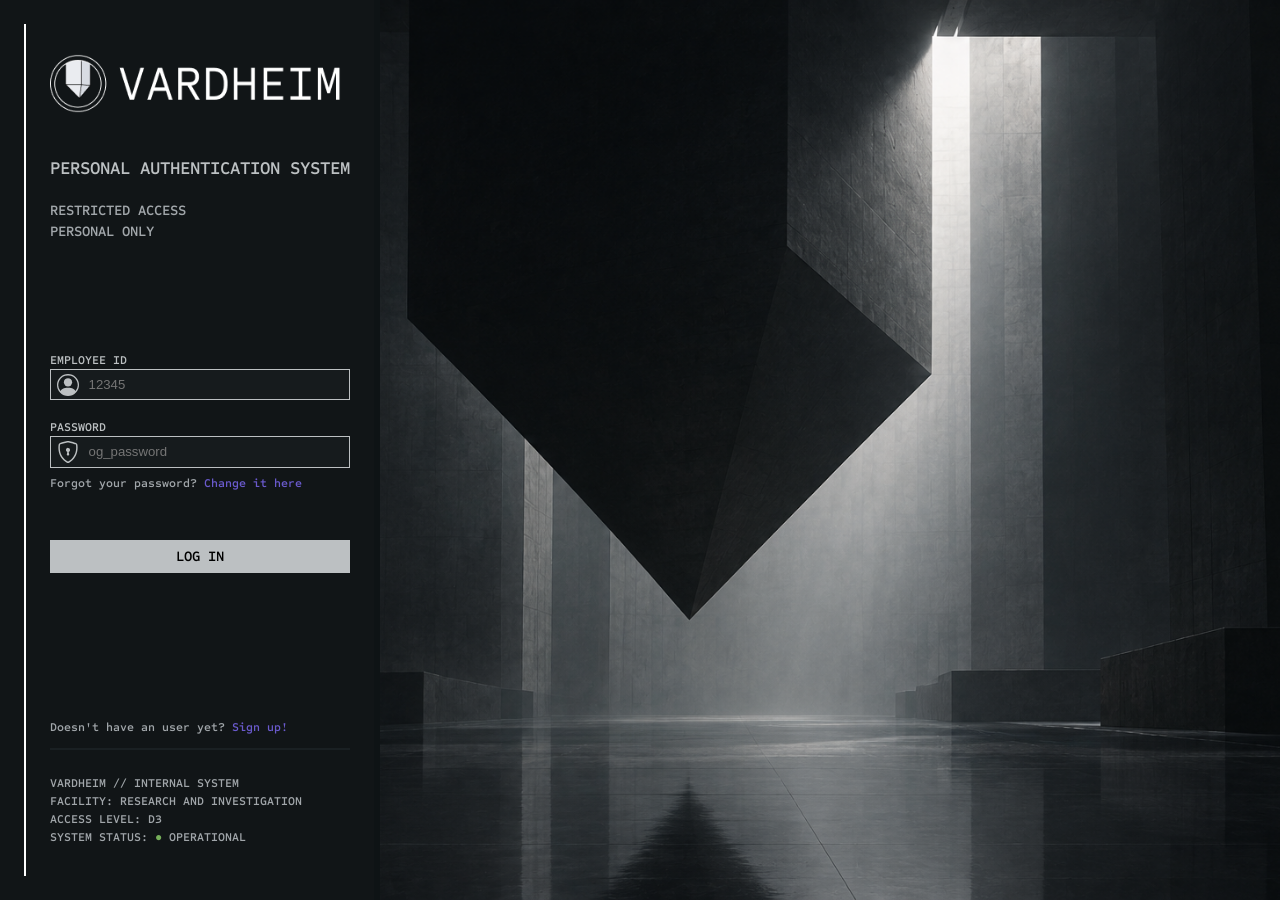
==== index.html @ 649e54c7 "feat: add signup and password recovery forms with reusable field generation" ====
<!DOCTYPE html>
<html lang="en">
  <head>
    <meta charset="UTF-8" />
    <meta name="viewport" content="width=device-width, initial-scale=1.0" />
    <link rel="stylesheet" href="./styles.css" />
    <link rel="icon" href="./assets/vardheim_isotipe.svg" />
    <script src="./scripts/users_managment.js" defer></script>
    <title>Log In</title>
  </head>

  <body>
    <main class="login-wrap">
      <section class="login-frame" aria-label="Login panel">
        <header class="info">
          <img
            class="vardheim-logo"
            src="./assets/vardheim_logo.png"
            alt="Vardheim logo"
          />
          <h1>PERSONAL AUTHENTICATION SYSTEM</h1>
          <p>
            RESTRICTED ACCESS
            <br />
            PERSONAL ONLY
          </p>
        </header>

        <form class="login-form" action="#" method="post">
          <fieldset>

            <div class="form-row">
              <div class="employee-id-field">  
                <label for="employee_id">EMPLOYEE ID</label>
                <div class="form-field">
                  <svg
                xmlns="http://www.w3.org/2000/svg"
                width="22"
                height="22"
                fill="currentColor"
                class="field-icon"
                viewBox="0 0 16 16"
                aria-hidden="true"
              >
                <path d="M11 6a3 3 0 1 1-6 0 3 3 0 0 1 6 0" />
                <path fill-rule="evenodd" d="M0 8a8 8 0 1 1 16 0A8 8 0 0 1 0 8m8-7a7 7 0 0 0-5.468 11.37C3.242 11.226 4.805 10 8 10s4.757 1.225 5.468 2.37A7 7 0 0 0 8 1" />
                  </svg>
                  <input type="text" id="employee_id" placeholder="12345" required />
                </div>
              </div>

              <div class="password-field">
                <label for="passw">PASSWORD</label>
                <div class="form-field">
                  <svg
                xmlns="http://www.w3.org/2000/svg"
                width="22"
                height="22"
                fill="currentColor"
                class="field-icon"
                viewBox="0 0 16 16"
                aria-hidden="true"
              >
                <path d="M5.338 1.59a61 61 0 0 0-2.837.856.48.48 0 0 0-.328.39c-.554 4.157.726 7.19 2.253 9.188a10.7 10.7 0 0 0 2.287 2.233c.346.244.652.42.893.533q.18.085.293.118a1 1 0 0 0 .101.025 1 1 0 0 0 .1-.025q.114-.034.294-.118c.24-.113.547-.29.893-.533a10.7 10.7 0 0 0 2.287-2.233c1.527-1.997 2.807-5.031 2.253-9.188a.48.48 0 0 0-.328-.39c-.651-.213-1.75-.56-2.837-.855C9.552 1.29 8.531 1.067 8 1.067c-.53 0-1.552.223-2.662.524zM5.072.56C6.157.265 7.31 0 8 0s1.843.265 2.928.56c1.11.3 2.229.655 2.887.87a1.54 1.54 0 0 1 1.044 1.262c.596 4.477-.787 7.795-2.465 9.99a11.8 11.8 0 0 1-2.517 2.453 7 7 0 0 1-1.048.625c-.28.132-.581.24-.829.24s-.548-.108-.829-.24a7 7 0 0 1-1.048-.625 11.8 11.8 0 0 1-2.517-2.453C1.928 10.487.545 7.169 1.141 2.692A1.54 1.54 0 0 1 2.185 1.43 63 63 0 0 1 5.072.56" />
                <path d="M9.5 6.5a1.5 1.5 0 0 1-1 1.415l.385 1.99a.5.5 0 0 1-.491.595h-.788a.5.5 0 0 1-.49-.595l.384-1.99a1.5 1.5 0 1 1 2-1.415" />
                  </svg>
                  <input type="password" minlength="8" maxlength="20" id="passw" placeholder="og_password" required />
                </div>
              </div>
            </div>    

           <p class="forgot-pass help-txt">Forgot your password? <a onclick="loadRecoverpass()">Change it here</a></p>

            <button type="submit">LOG IN</button>
          </fieldset>
        </form>

        <footer class="frame-footer">
          <p class="signup-txt help-txt">Doesn't have an user yet? <a onclick="loadSignup()">Sign up!</a></p>
          <p class="foot-txt">VARDHEIM // INTERNAL SYSTEM</p>
          <p class="foot-txt">FACILITY: RESEARCH AND INVESTIGATION</p>
          <p class="foot-txt">ACCESS LEVEL: D3</p>
          <p class="foot-txt">SYSTEM STATUS: <span class="status">●</span> OPERATIONAL</p>
        </footer>
      </section>
    </main>
  </body>
</html>
---- styles.css ----
/* ============================================================
   1. RESET
   ============================================================ */

* {
  box-sizing: border-box;
}

*::before,
*::after {
  box-sizing: border-box;
}

html,
body,
main,
section,
header,
footer,
form,
fieldset,
img,
input,
button,
p,
h1 {
  margin: 0;
  padding: 0;
}

@media (prefers-reduced-motion: no-preference) {
  html {
    interpolate-size: allow-keywords;
  }
}

body {
  line-height: 1.5;
  -webkit-font-smoothing: antialiased;
}

input,
button,
textarea,
select {
  font: inherit;
  border: 0;
}

p,
h1,
h2,
h3,
h4,
h5,
h6 {
  overflow-wrap: break-word;
}

p {
  text-wrap: pretty;
}

h1,
h2,
h3,
h4,
h5,
h6 {
  text-wrap: balance;
}

fieldset {
  padding: 0;
  border: 0;
}

/* ============================================================
   2. TYPOGRAPHY + VARIABLES
   ============================================================ */

@font-face {
  font-family: "SometypeMono";
  src: url("./fonts/static/SometypeMono-SemiBold.ttf") format("truetype");
  font-style: normal;
}

:root {
  --dark: hsl(200, 15%, 8%);
  --dark2: hsl(200, 15%, 10%);
  --dark3: hsl(200, 15%, 12%);
  --main-txt: hsl(205, 5%, 75%);
  --second-txt: hsl(205, 5%, 65%);
  --border-soft: hsl(200, 20%, 7%);
  --green: hsl(100, 35%, 52%);
  --red: hsl(0, 65%, 45%);
  --font-main: "SometypeMono", sans-serif;
  font-size: 12px;
}

body {
  min-height: 100vh;
  display: flex;
  flex-direction: row;
  background-color: var(--dark);
  background-image: url("./assets/background.png");
  background-position: 0 60%;
  background-repeat: no-repeat;
  background-size: cover;
  color: var(--second-txt);
  font-family: var(--font-main);
}

/* ============================================================
   3. LAYOUT
   ============================================================ */

.login-wrap {
  display: flex;
  flex-direction: column;
  width: fit-content;
  padding: 2rem;
  border-right: 0.5rem solid var(--border-soft);
  background-color: var(--dark);
}

.login-frame {
  display: flex;
  flex-direction: column;
  justify-content: space-around;
  gap: 4rem;
  height: 100%;
  padding-left: 2rem;
  border-left: 0.2rem solid white;
}

.info {
  display: flex;
  flex-direction: column;
  gap: 1.5rem;
  width: fit-content;
}

.frame-footer p:nth-child(2) {
  margin-top: 1rem;
  padding-top: 2rem;
  border-top: 0.2rem solid var(--dark3);
}

.frame-footer p {
  font-size: 1rem;
}

.frame-footer {
  margin-top: 3rem;
}

/* ============================================================
   4. FORM
   ============================================================ */

form,
fieldset {
  display: flex;
  flex-direction: column;
}

label {
  color: var(--main-txt);
}

.login-form .form-row,
.recoverpass-form .form-row {
  display: flex;
  flex-direction: column;
  gap: 1.5rem;
}

.signup-form fieldset {
  gap: 2rem;
}

.form-field {
  display: flex;
  align-items: center;
  gap: 0.8rem;
  width: 100%;
  padding: 0.3rem 0.5rem;
  background-color: var(--dark2);
  border: 0.1rem solid var(--main-txt);
}

.field-icon {
  color: var(--main-txt);
  flex-shrink: 0;
}

input {
  width: 100%;
  height: auto;
  padding: 0;
  background-color: transparent;
  color: var(--main-txt);
  font-size: 1.1rem;
  font-family: sans-serif;
  caret-color: white;
}

input:focus {
  outline: none;
}


.form-field:has(input:user-invalid) {
  border: 0.1rem solid var(--red);

}

.form-field:has(input:user-invalid) svg {
    color: var(--red);
}

button[type="submit"] {
  margin-top: 4rem;
  padding: 0.5rem;
  background-color: var(--main-txt);
  cursor: pointer;
  font-size: 1.2rem;
}

button[type="submit"]:hover {
    filter: brightness(90%);
}

/* ============================================================
   5. TYPOGRAPHY
   ============================================================ */

.vardheim-logo {
  width: 25rem;
  height: auto;
  justify-self: center;
  margin-bottom: 2rem;
}

h1 {
  font-size: 1.5rem;
  color: var(--main-txt);
}

p {
  font-size: 1.2rem;
  color: var(--second-txt);
}

a {
  color: slateblue;
  text-decoration: none;
  cursor: pointer;
}

a:hover {
  filter: brightness(130%);
  text-decoration: underline;
}

.help-txt {
  font-size: 1rem;
}

.forgot-pass {
  margin-top: 0.5rem;
}

.status {
  color: var(--green);
}

/* ============================================================
   6. UTILITIES
   ============================================================ */

.bg-img {
  width: 100%;
  height: auto;
}

@media (min-width: 480px) {
  .signup-form .form-row {
    display: flex;
    flex-direction: row;
    gap: 2rem;
  }
}

@media (max-width: 480px) {
  body {
    background-image: none;
    background-color: var(--dark);
  }

  .login-wrap {
    border: none;
    width:100%;
  }

  .vardheim-logo {
    width: 100%;
    height: auto;
  }

  .sign-up-form .form-row {
    display: flex;
    flex-direction: column;
    gap: 1.2rem;
  }

  fieldset {
    gap: 3rem;
  }
}
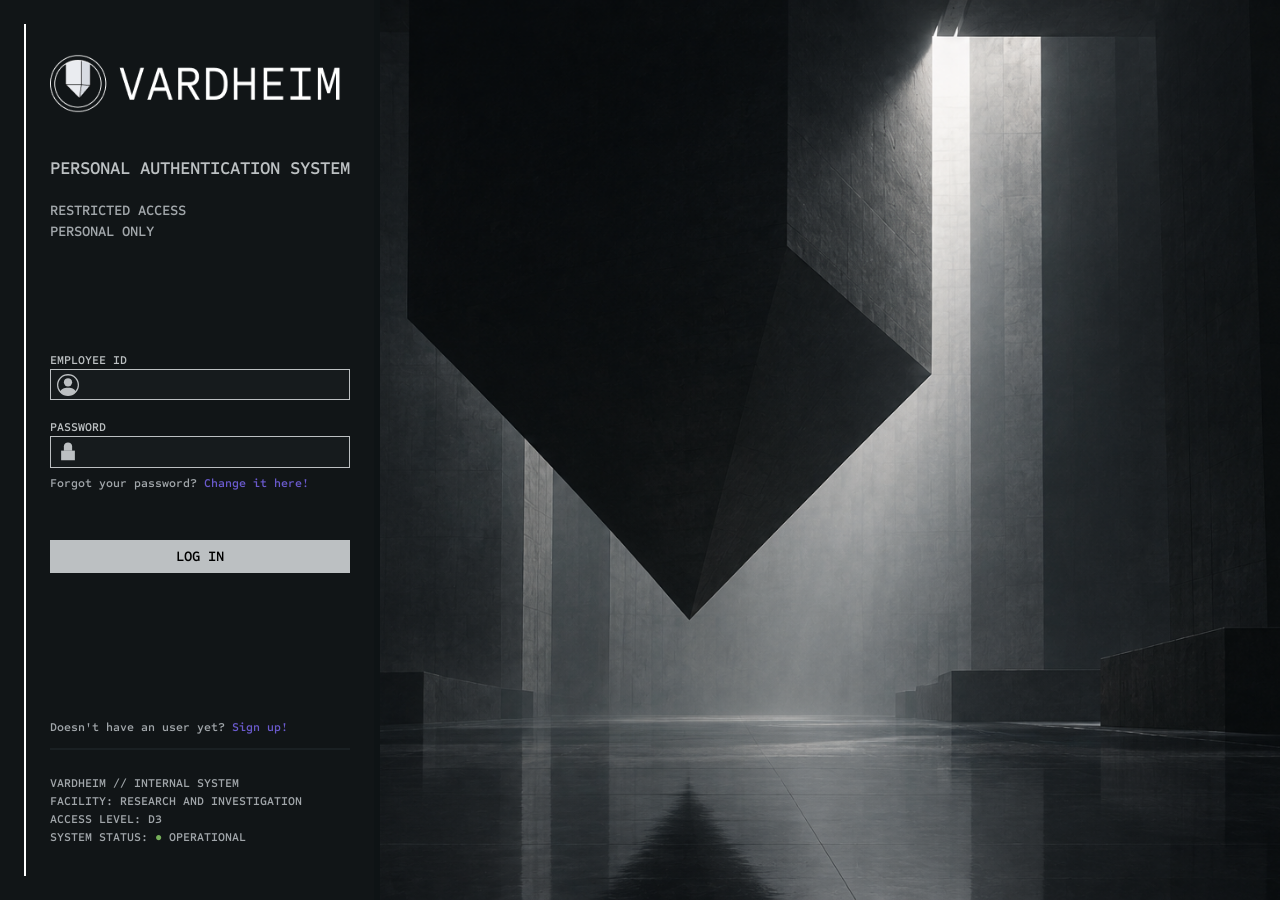
==== commit b78f4ad9: "refactor: move login form generation form HTML to JavaScript" ====
--- a/index.html
+++ b/index.html
@@ -26,57 +26,13 @@
           </p>
         </header>
 
-        <form class="login-form" action="#" method="post">
+        <form action="#" method="post">
           <fieldset>
-
-            <div class="form-row">
-              <div class="employee-id-field">  
-                <label for="employee_id">EMPLOYEE ID</label>
-                <div class="form-field">
-                  <svg
-                xmlns="http://www.w3.org/2000/svg"
-                width="22"
-                height="22"
-                fill="currentColor"
-                class="field-icon"
-                viewBox="0 0 16 16"
-                aria-hidden="true"
-              >
-                <path d="M11 6a3 3 0 1 1-6 0 3 3 0 0 1 6 0" />
-                <path fill-rule="evenodd" d="M0 8a8 8 0 1 1 16 0A8 8 0 0 1 0 8m8-7a7 7 0 0 0-5.468 11.37C3.242 11.226 4.805 10 8 10s4.757 1.225 5.468 2.37A7 7 0 0 0 8 1" />
-                  </svg>
-                  <input type="text" id="employee_id" placeholder="12345" required />
-                </div>
-              </div>
-
-              <div class="password-field">
-                <label for="passw">PASSWORD</label>
-                <div class="form-field">
-                  <svg
-                xmlns="http://www.w3.org/2000/svg"
-                width="22"
-                height="22"
-                fill="currentColor"
-                class="field-icon"
-                viewBox="0 0 16 16"
-                aria-hidden="true"
-              >
-                <path d="M5.338 1.59a61 61 0 0 0-2.837.856.48.48 0 0 0-.328.39c-.554 4.157.726 7.19 2.253 9.188a10.7 10.7 0 0 0 2.287 2.233c.346.244.652.42.893.533q.18.085.293.118a1 1 0 0 0 .101.025 1 1 0 0 0 .1-.025q.114-.034.294-.118c.24-.113.547-.29.893-.533a10.7 10.7 0 0 0 2.287-2.233c1.527-1.997 2.807-5.031 2.253-9.188a.48.48 0 0 0-.328-.39c-.651-.213-1.75-.56-2.837-.855C9.552 1.29 8.531 1.067 8 1.067c-.53 0-1.552.223-2.662.524zM5.072.56C6.157.265 7.31 0 8 0s1.843.265 2.928.56c1.11.3 2.229.655 2.887.87a1.54 1.54 0 0 1 1.044 1.262c.596 4.477-.787 7.795-2.465 9.99a11.8 11.8 0 0 1-2.517 2.453 7 7 0 0 1-1.048.625c-.28.132-.581.24-.829.24s-.548-.108-.829-.24a7 7 0 0 1-1.048-.625 11.8 11.8 0 0 1-2.517-2.453C1.928 10.487.545 7.169 1.141 2.692A1.54 1.54 0 0 1 2.185 1.43 63 63 0 0 1 5.072.56" />
-                <path d="M9.5 6.5a1.5 1.5 0 0 1-1 1.415l.385 1.99a.5.5 0 0 1-.491.595h-.788a.5.5 0 0 1-.49-.595l.384-1.99a1.5 1.5 0 1 1 2-1.415" />
-                  </svg>
-                  <input type="password" minlength="8" maxlength="20" id="passw" placeholder="og_password" required />
-                </div>
-              </div>
-            </div>    
-
-           <p class="forgot-pass help-txt">Forgot your password? <a onclick="loadRecoverpass()">Change it here</a></p>
-
-            <button type="submit">LOG IN</button>
           </fieldset>
         </form>
 
         <footer class="frame-footer">
-          <p class="signup-txt help-txt">Doesn't have an user yet? <a onclick="loadSignup()">Sign up!</a></p>
+          <p class="help-txt"></p>
           <p class="foot-txt">VARDHEIM // INTERNAL SYSTEM</p>
           <p class="foot-txt">FACILITY: RESEARCH AND INVESTIGATION</p>
           <p class="foot-txt">ACCESS LEVEL: D3</p>
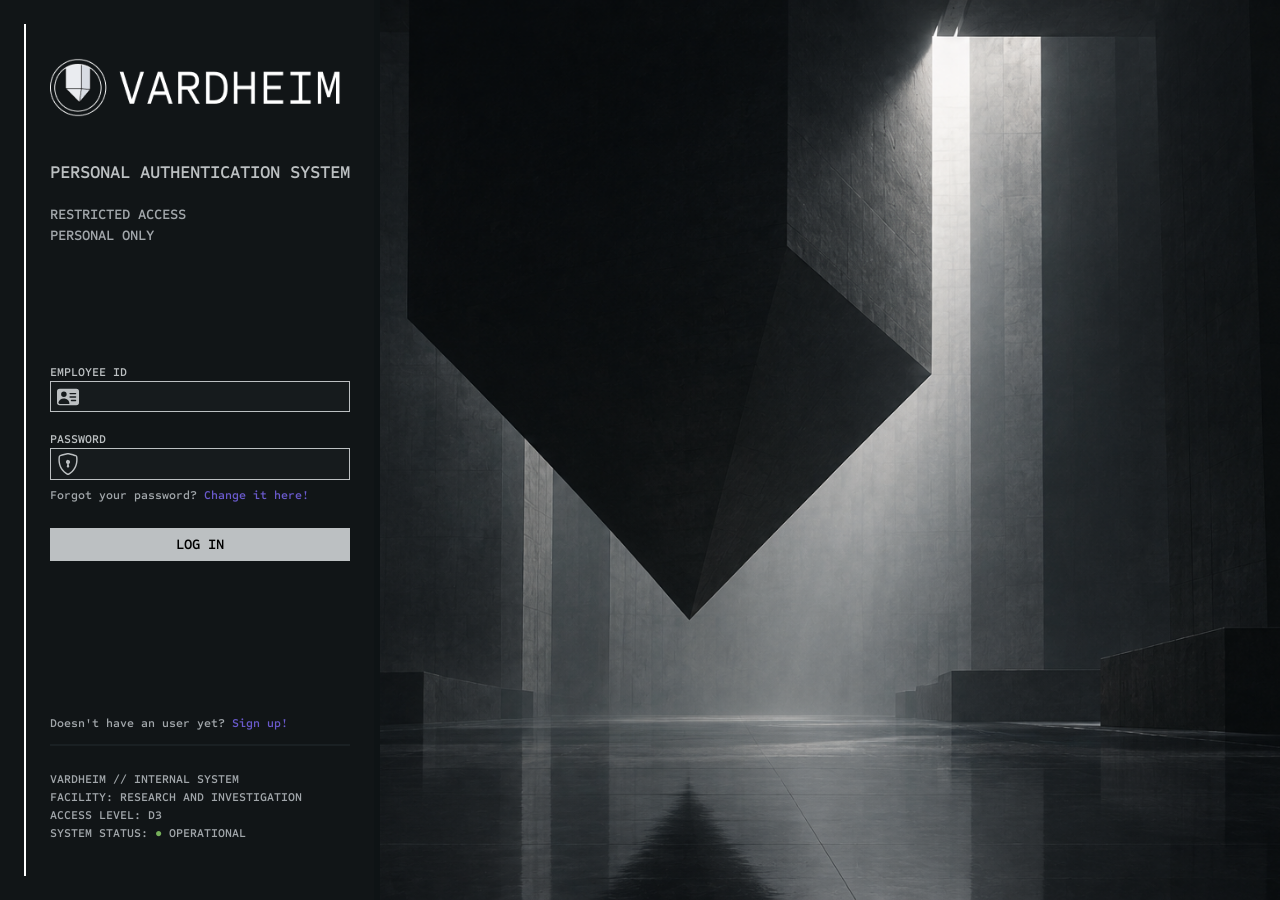
==== commit e3e42752: "feat: add input validation properties when creating a form and rename the JS file to a name that bet" ====
--- a/index.html
+++ b/index.html
@@ -5,7 +5,7 @@
     <meta name="viewport" content="width=device-width, initial-scale=1.0" />
     <link rel="stylesheet" href="./styles.css" />
     <link rel="icon" href="./assets/vardheim_isotipe.svg" />
-    <script src="./scripts/users_managment.js" defer></script>
+    <script src="./scripts/forms_managment.js" defer></script>
     <title>Log In</title>
   </head>
 
--- a/styles.css
+++ b/styles.css
@@ -177,7 +177,7 @@
 }
 
 .signup-form fieldset {
-  gap: 2rem;
+  gap: 1rem;
 }
 
 .form-field {
@@ -221,7 +221,7 @@
 }
 
 button[type="submit"] {
-  margin-top: 4rem;
+  margin-top: 2rem;
   padding: 0.5rem;
   background-color: var(--main-txt);
   cursor: pointer;
@@ -289,7 +289,7 @@
   .signup-form .form-row {
     display: flex;
     flex-direction: row;
-    gap: 2rem;
+    gap: 1.5rem;
   }
 }
 
@@ -309,13 +309,21 @@
     height: auto;
   }
 
-  .sign-up-form .form-row {
+  .signup-form .form-row {
     display: flex;
     flex-direction: column;
-    gap: 1.2rem;
-  }
-
-  fieldset {
+    gap: 0.5rem;
+  }
+
+  .signup-form fieldset {
     gap: 3rem;
   }
+
+  .login-form  fieldset {
+    gap: 1rem;
+  }
+
+  .recoverpass-form button[type="submit"] {
+    margin-top: 3rem;
+  }
 }
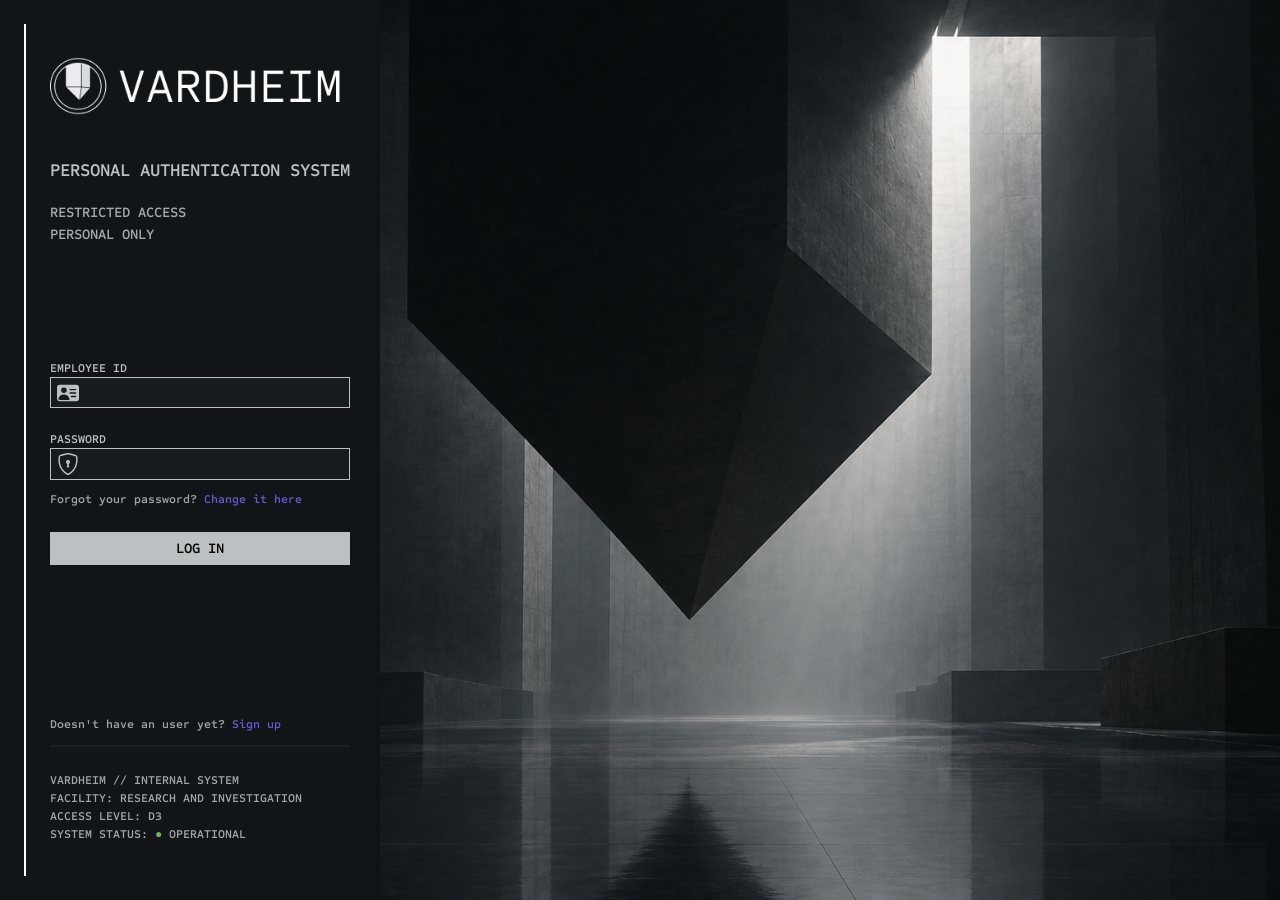
==== commit ca9f61c6: "feat: add error message styling and form validation functions" ====
--- a/index.html
+++ b/index.html
@@ -26,7 +26,7 @@
           </p>
         </header>
 
-        <form action="#" method="post">
+        <form action="#" method="post" novalidate>
           <fieldset>
           </fieldset>
         </form>
--- a/styles.css
+++ b/styles.css
@@ -276,6 +276,16 @@
   color: var(--green);
 }
 
+.error-msg {
+  color: var(--red);
+  font-size: 1rem;
+  margin-top: 0.35rem;
+  width: 0;         
+  min-width: 100%;   
+  overflow-wrap: anywhere; 
+}
+
+
 /* ============================================================
    6. UTILITIES
    ============================================================ */
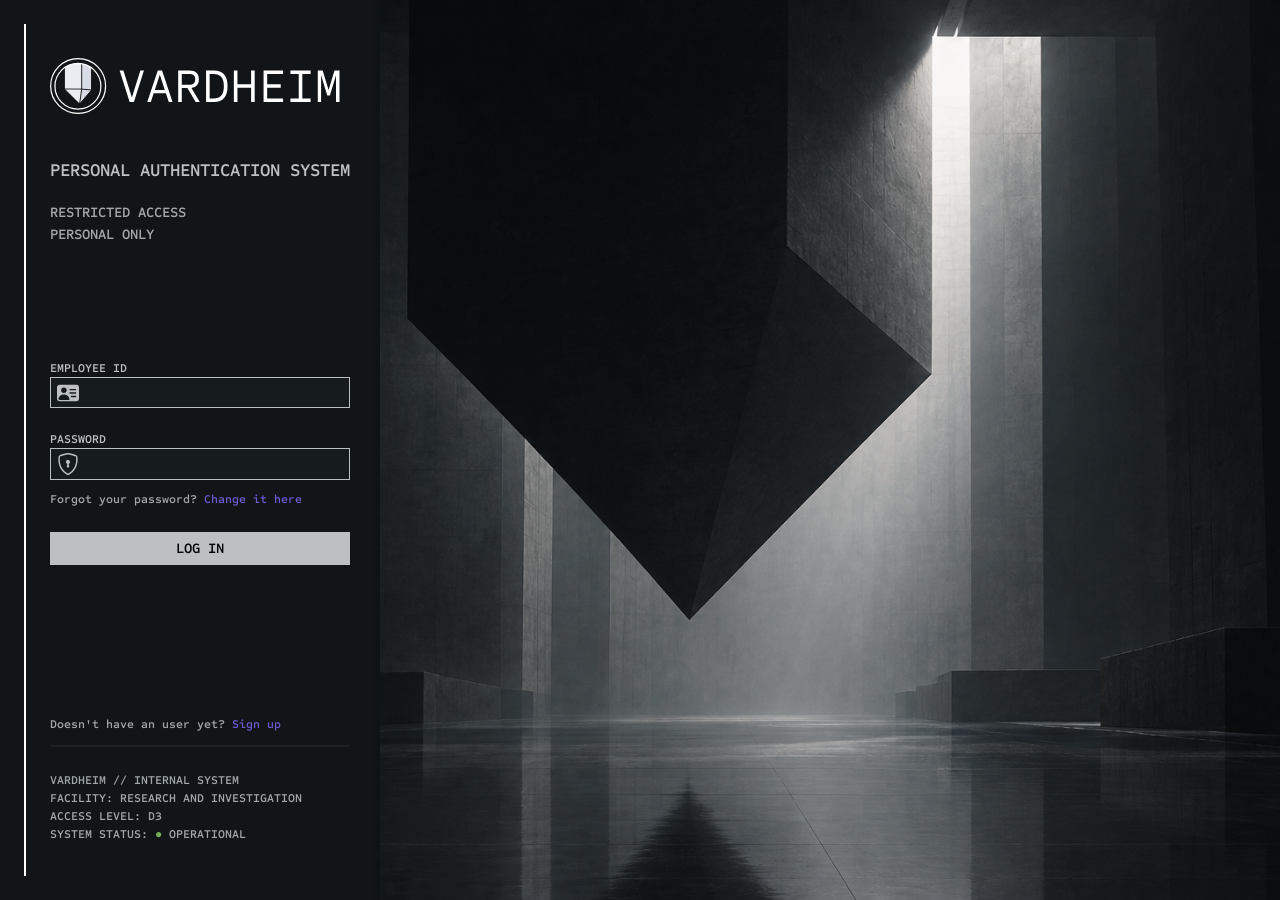
==== commit 2f2644b9: "refactor(logo): replace PNG logo with SVG format" ====
--- a/index.html
+++ b/index.html
@@ -3,9 +3,15 @@
   <head>
     <meta charset="UTF-8" />
     <meta name="viewport" content="width=device-width, initial-scale=1.0" />
+
     <link rel="stylesheet" href="./styles.css" />
-    <link rel="icon" href="./assets/vardheim_isotipe.svg" />
+    <link rel="stylesheet" href="./styles/index_styles.css" />
+
+    <link rel="icon" href="./assets/img/vardheim_isotipe.svg" />
+
+    <script src="./scripts/users_managment.js" defer></script>
     <script src="./scripts/forms_managment.js" defer></script>
+
     <title>Log In</title>
   </head>
 
@@ -15,7 +21,7 @@
         <header class="info">
           <img
             class="vardheim-logo"
-            src="./assets/vardheim_logo.png"
+            src="./assets/img/vardheim_logo.svg"
             alt="Vardheim logo"
           />
           <h1>PERSONAL AUTHENTICATION SYSTEM</h1>
@@ -41,4 +47,4 @@
       </section>
     </main>
   </body>
-</html>
+</html>
--- a/styles.css
+++ b/styles.css
@@ -1,3 +1,5 @@
+/* GENERAL STYLES FOR HTML FILES */
+
 /* ============================================================
    1. RESET
    ============================================================ */
@@ -81,7 +83,7 @@
 
 @font-face {
   font-family: "SometypeMono";
-  src: url("./fonts/static/SometypeMono-SemiBold.ttf") format("truetype");
+  src: url("./assets/fonts/SometypeMono-SemiBold.ttf") format("truetype");
   font-style: normal;
 }
 
@@ -103,7 +105,7 @@
   display: flex;
   flex-direction: row;
   background-color: var(--dark);
-  background-image: url("./assets/background.png");
+  background-image: url("./assets/img/background.png");
   background-position: 0 60%;
   background-repeat: no-repeat;
   background-size: cover;
@@ -156,84 +158,7 @@
 }
 
 /* ============================================================
-   4. FORM
-   ============================================================ */
-
-form,
-fieldset {
-  display: flex;
-  flex-direction: column;
-}
-
-label {
-  color: var(--main-txt);
-}
-
-.login-form .form-row,
-.recoverpass-form .form-row {
-  display: flex;
-  flex-direction: column;
-  gap: 1.5rem;
-}
-
-.signup-form fieldset {
-  gap: 1rem;
-}
-
-.form-field {
-  display: flex;
-  align-items: center;
-  gap: 0.8rem;
-  width: 100%;
-  padding: 0.3rem 0.5rem;
-  background-color: var(--dark2);
-  border: 0.1rem solid var(--main-txt);
-}
-
-.field-icon {
-  color: var(--main-txt);
-  flex-shrink: 0;
-}
-
-input {
-  width: 100%;
-  height: auto;
-  padding: 0;
-  background-color: transparent;
-  color: var(--main-txt);
-  font-size: 1.1rem;
-  font-family: sans-serif;
-  caret-color: white;
-}
-
-input:focus {
-  outline: none;
-}
-
-
-.form-field:has(input:user-invalid) {
-  border: 0.1rem solid var(--red);
-
-}
-
-.form-field:has(input:user-invalid) svg {
-    color: var(--red);
-}
-
-button[type="submit"] {
-  margin-top: 2rem;
-  padding: 0.5rem;
-  background-color: var(--main-txt);
-  cursor: pointer;
-  font-size: 1.2rem;
-}
-
-button[type="submit"]:hover {
-    filter: brightness(90%);
-}
-
-/* ============================================================
-   5. TYPOGRAPHY
+   4. TYPOGRAPHY
    ============================================================ */
 
 .vardheim-logo {
@@ -253,87 +178,6 @@
   color: var(--second-txt);
 }
 
-a {
-  color: slateblue;
-  text-decoration: none;
-  cursor: pointer;
-}
-
-a:hover {
-  filter: brightness(130%);
-  text-decoration: underline;
-}
-
-.help-txt {
-  font-size: 1rem;
-}
-
-.forgot-pass {
-  margin-top: 0.5rem;
-}
-
 .status {
   color: var(--green);
-}
-
-.error-msg {
-  color: var(--red);
-  font-size: 1rem;
-  margin-top: 0.35rem;
-  width: 0;         
-  min-width: 100%;   
-  overflow-wrap: anywhere; 
-}
-
-
-/* ============================================================
-   6. UTILITIES
-   ============================================================ */
-
-.bg-img {
-  width: 100%;
-  height: auto;
-}
-
-@media (min-width: 480px) {
-  .signup-form .form-row {
-    display: flex;
-    flex-direction: row;
-    gap: 1.5rem;
-  }
-}
-
-@media (max-width: 480px) {
-  body {
-    background-image: none;
-    background-color: var(--dark);
-  }
-
-  .login-wrap {
-    border: none;
-    width:100%;
-  }
-
-  .vardheim-logo {
-    width: 100%;
-    height: auto;
-  }
-
-  .signup-form .form-row {
-    display: flex;
-    flex-direction: column;
-    gap: 0.5rem;
-  }
-
-  .signup-form fieldset {
-    gap: 3rem;
-  }
-
-  .login-form  fieldset {
-    gap: 1rem;
-  }
-
-  .recoverpass-form button[type="submit"] {
-    margin-top: 3rem;
-  }
 }
--- a/styles/index_styles.css
+++ b/styles/index_styles.css
@@ -0,0 +1,194 @@
+/* STYLES FOR THE INDEX.HTML FILE */
+
+/* ============================================================
+   INDEX STYLES — FORM
+   ============================================================ */
+
+form,
+fieldset {
+  display: flex;
+  flex-direction: column;
+}
+
+label {
+  color: var(--main-txt);
+}
+
+.login-form .form-row,
+.recoverpass-form .form-row {
+  display: flex;
+  flex-direction: column;
+  gap: 1.5rem;
+}
+
+.signup-form fieldset {
+  gap: 1rem;
+}
+
+.form-field {
+  display: flex;
+  align-items: center;
+  gap: 0.8rem;
+  width: 100%;
+  padding: 0.3rem 0.5rem;
+  background-color: var(--dark2);
+  border: 0.1rem solid var(--main-txt);
+}
+
+.field-icon {
+  color: var(--main-txt);
+  flex-shrink: 0;
+}
+
+input {
+  width: 100%;
+  height: auto;
+  padding: 0;
+  background-color: transparent;
+  color: var(--main-txt);
+  font-size: 1.1rem;
+  font-family: sans-serif;
+  caret-color: white;
+}
+
+input:focus {
+  outline: none;
+}
+
+
+.form-field:has(input:user-invalid) {
+  border: 0.1rem solid var(--red);
+
+}
+
+.form-field:has(input:user-invalid) svg {
+    color: var(--red);
+}
+
+button[type="submit"],
+.action-btn {
+  margin-top: 2rem;
+  padding: 0.5rem;
+  background-color: var(--main-txt);
+  cursor: pointer;
+  font-size: 1.2rem;
+}
+
+button[type="submit"]:hover,
+.action-btn:hover {
+    filter: brightness(90%);
+}
+
+
+/* ============================================================
+   INDEX STYLES — TYPOGRAPHY
+   ============================================================ */
+
+a {
+  color: slateblue;
+  text-decoration: none;
+  cursor: pointer;
+}
+
+a:hover {
+  filter: brightness(130%);
+  text-decoration: underline;
+}
+
+.help-txt {
+  font-size: 1rem;
+}
+
+.forgot-pass {
+  margin-top: 0.5rem;
+}
+
+.error-msg {
+  color: var(--red);
+  font-size: 1rem;
+  margin-top: 0.35rem;
+  width: 0;         
+  min-width: 100%;   
+  overflow-wrap: anywhere; 
+}
+
+.signup-success {
+  display: flex;
+  flex-direction: column;
+  gap: 1.2rem;
+  padding: 1.5rem 1rem;
+  background-color: var(--dark2);
+  border: 0.1rem solid var(--green);
+  text-align: center;
+}
+
+.signup-success p {
+  color: var(--green);
+  font-size: 1.2rem;
+  letter-spacing: 0.05em;
+}
+
+.signup-success strong {
+  color: var(--green);
+  font-weight: bold;
+}
+
+.signup-success .success-title {
+  font-size: 1.3rem;
+  font-weight: bold;
+  border-bottom: 0.1rem solid var(--green);
+  padding-bottom: 0.8rem;
+}
+
+
+/* ============================================================
+   INDEX STYLES — UTILITIES
+   ============================================================ */
+
+.bg-img {
+  width: 100%;
+  height: auto;
+}
+
+@media (min-width: 480px) {
+  .signup-form .form-row {
+    display: flex;
+    flex-direction: row;
+    gap: 1.5rem;
+  }
+}
+
+@media (max-width: 480px) {
+  body {
+    background-image: none;
+    background-color: var(--dark);
+  }
+
+  .login-wrap {
+    border: none;
+    width:100%;
+  }
+
+  .vardheim-logo {
+    width: 100%;
+    height: auto;
+  }
+
+  .signup-form .form-row {
+    display: flex;
+    flex-direction: column;
+    gap: 0.5rem;
+  }
+
+  .signup-form fieldset {
+    gap: 3rem;
+  }
+
+  .login-form  fieldset {
+    gap: 1rem;
+  }
+
+  .recoverpass-form button[type="submit"] {
+    margin-top: 3rem;
+  }
+}
